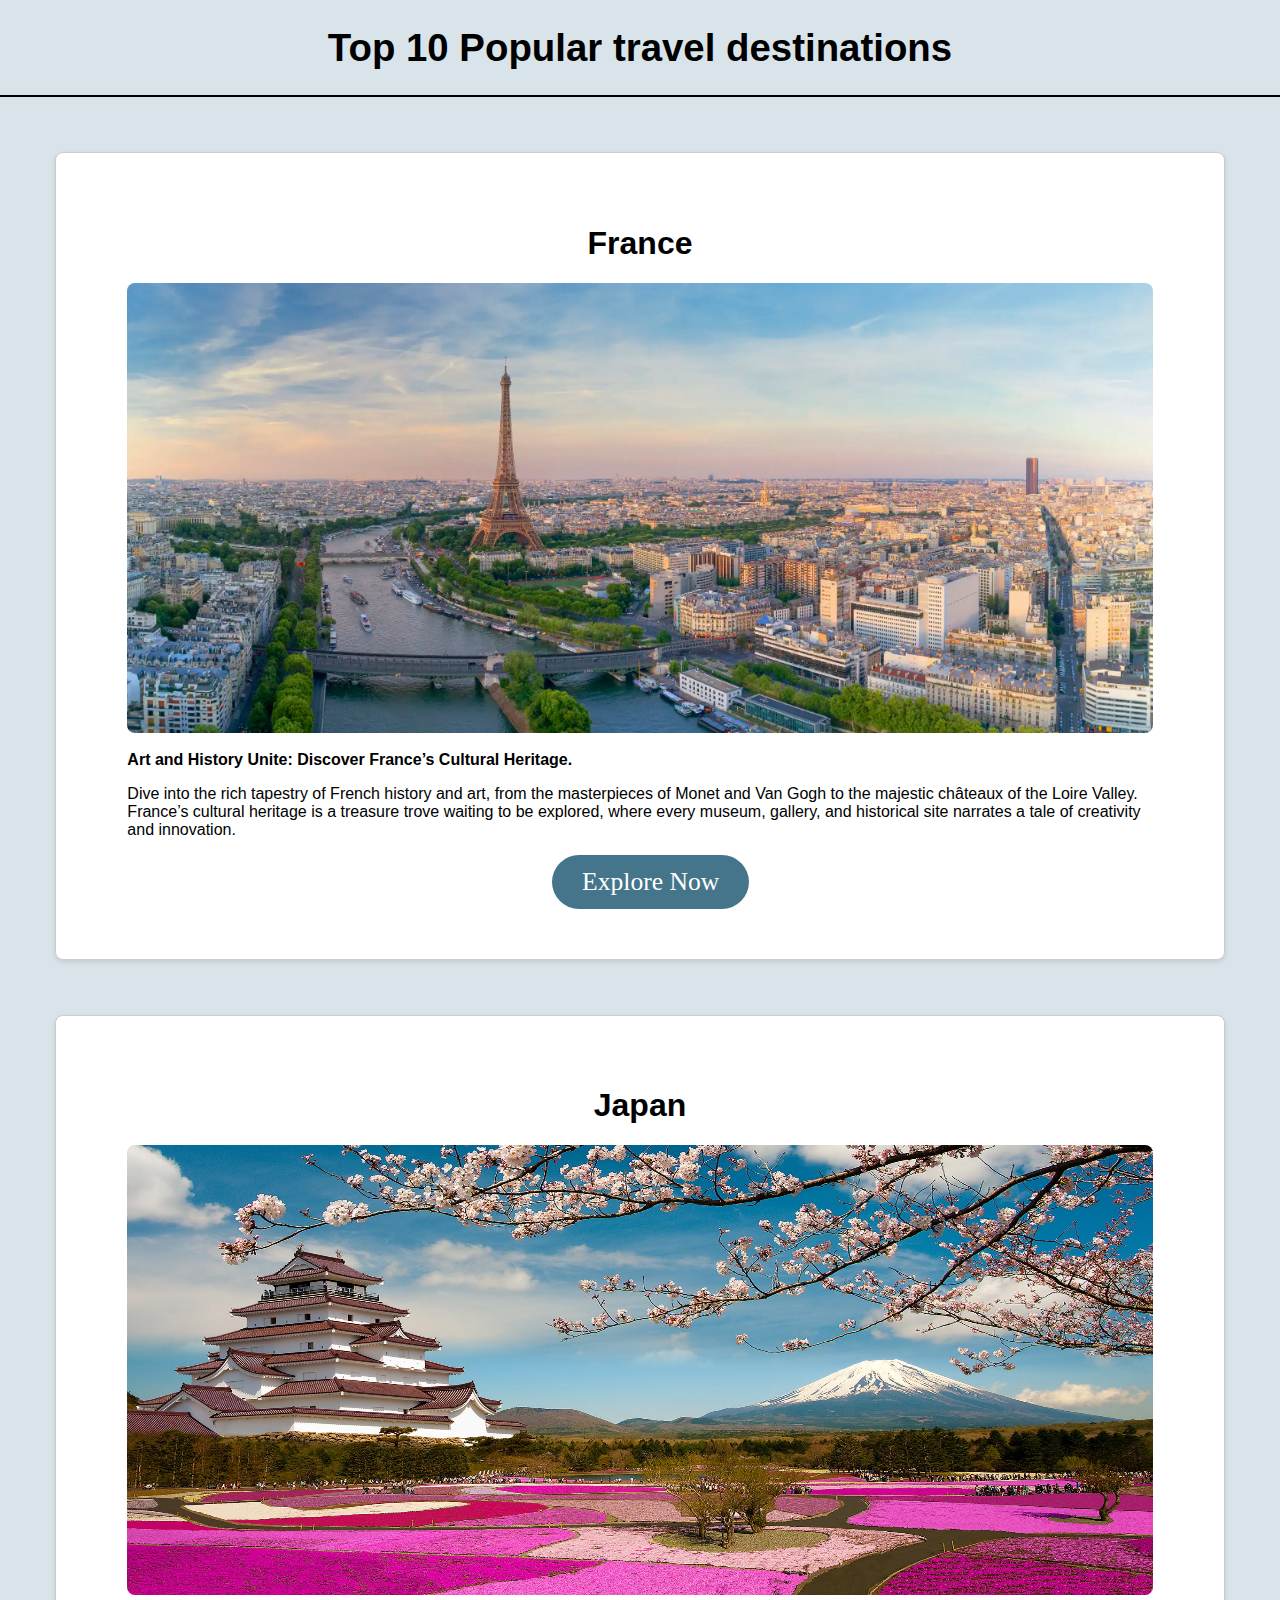
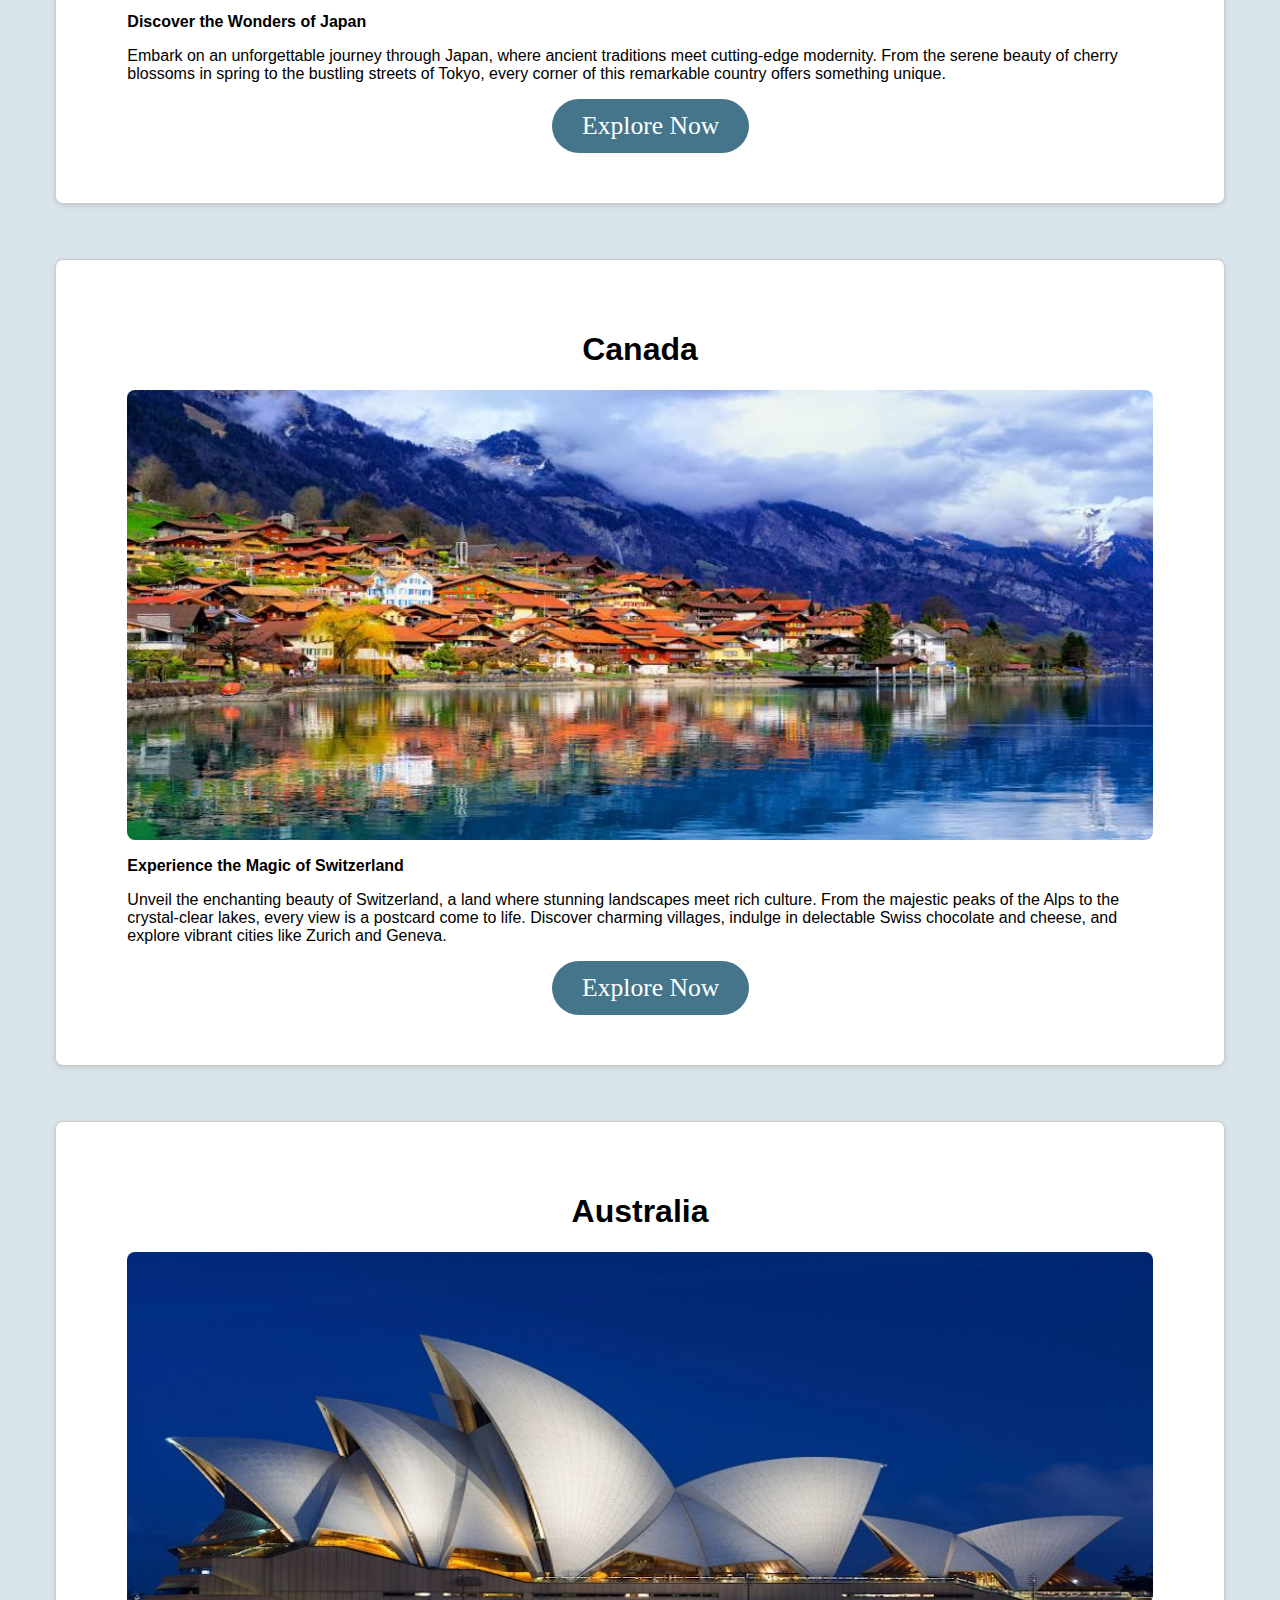
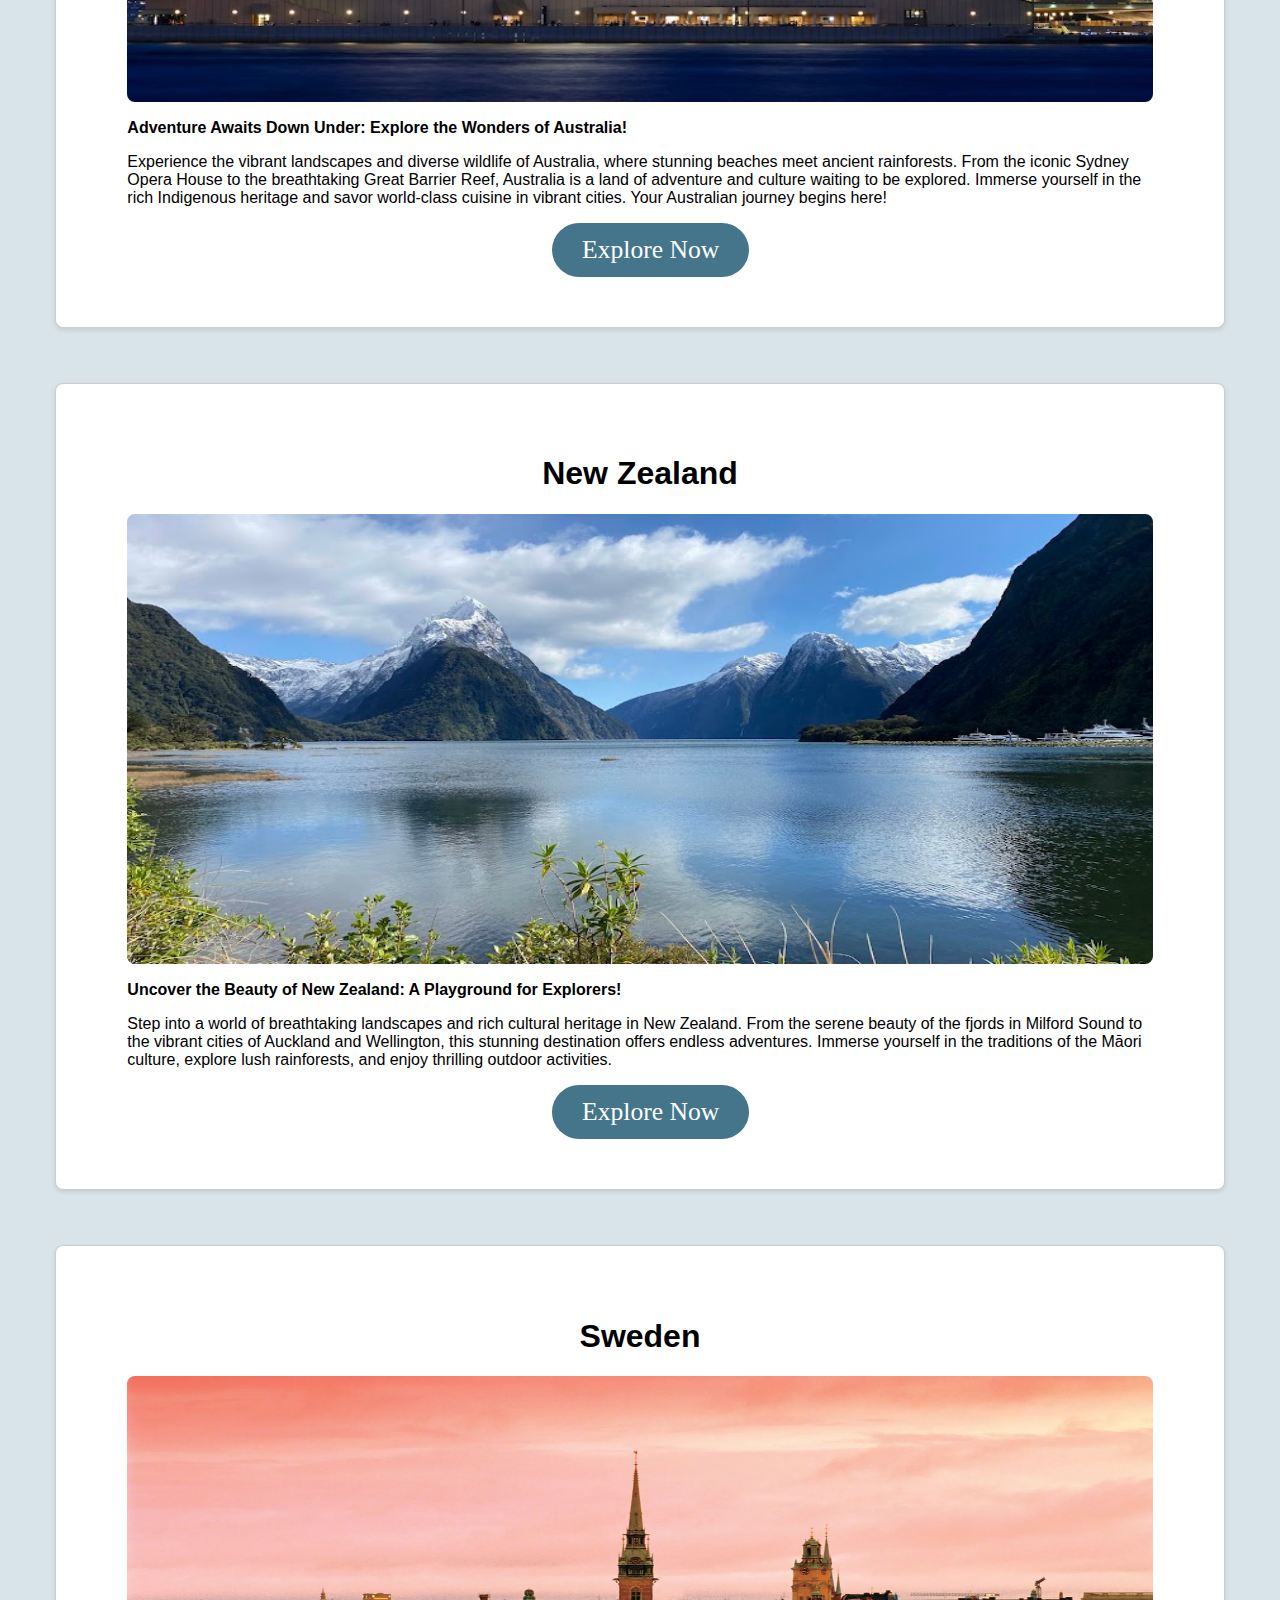
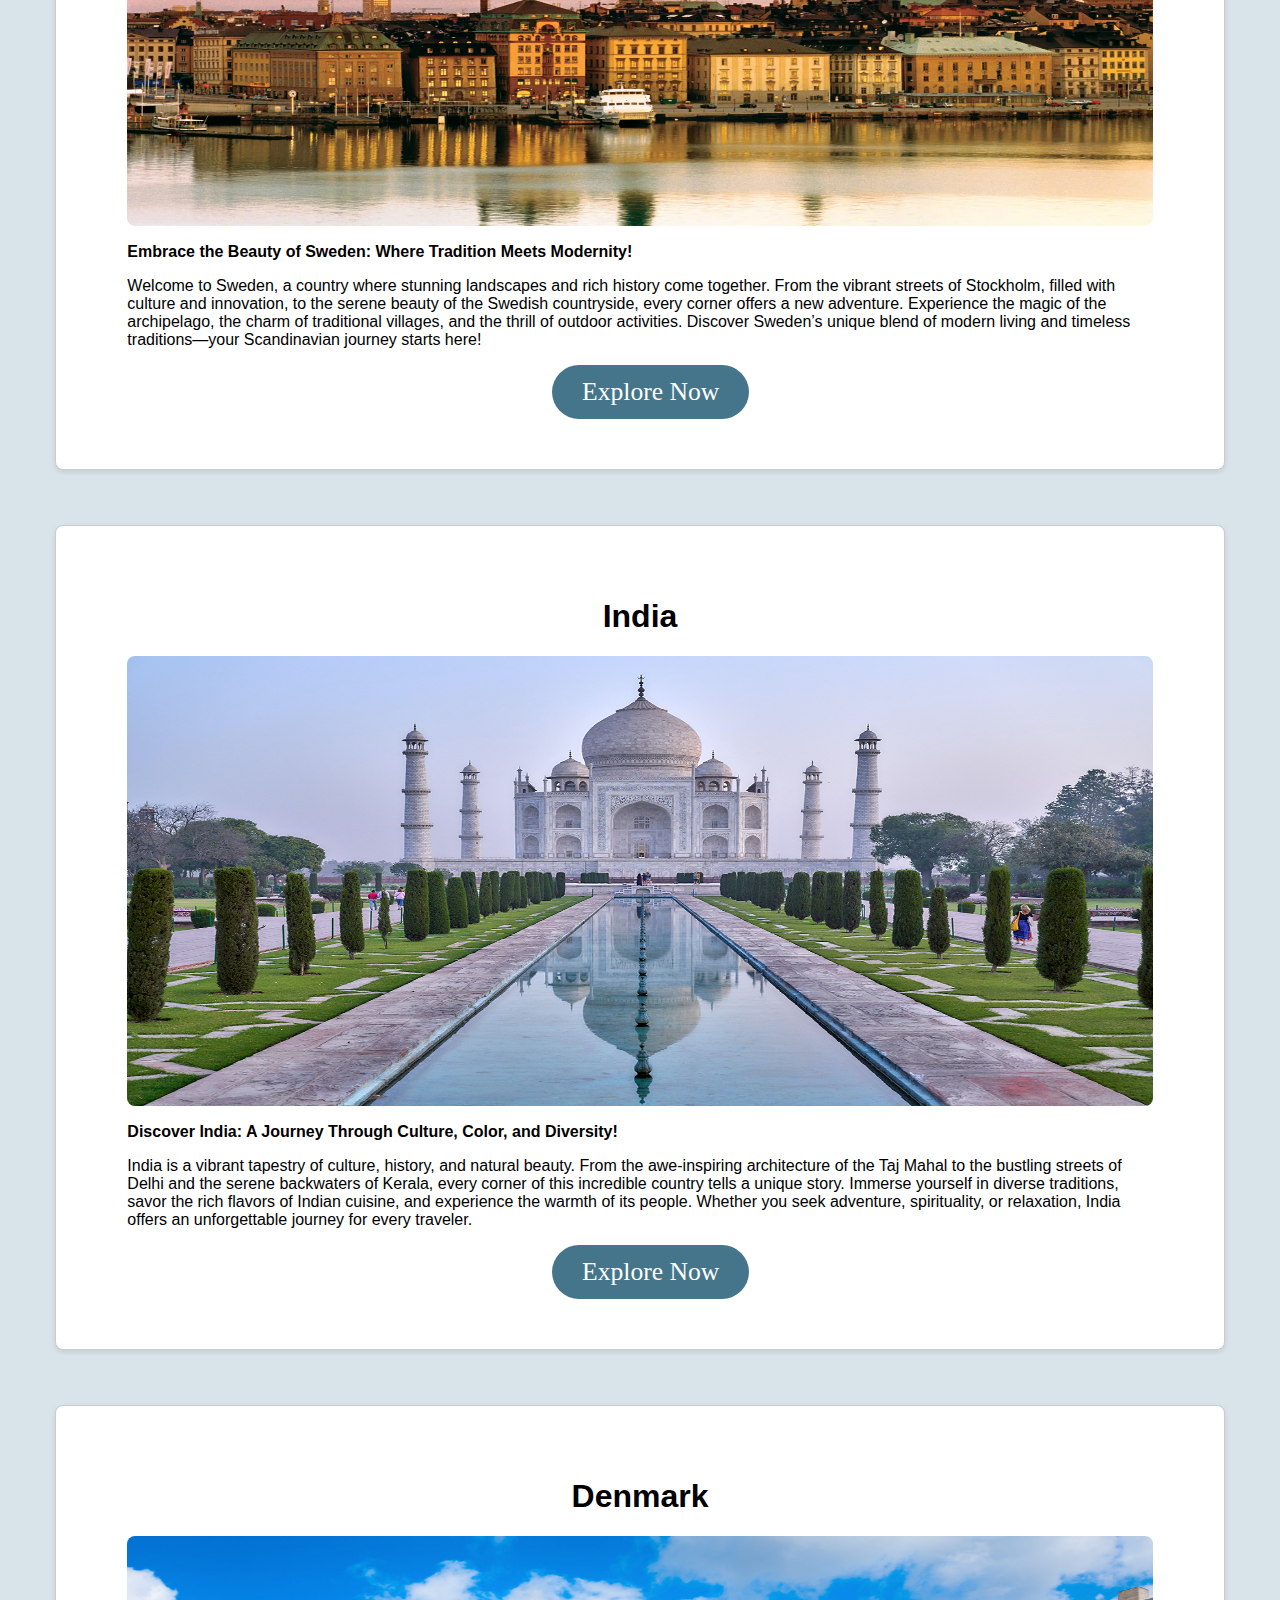
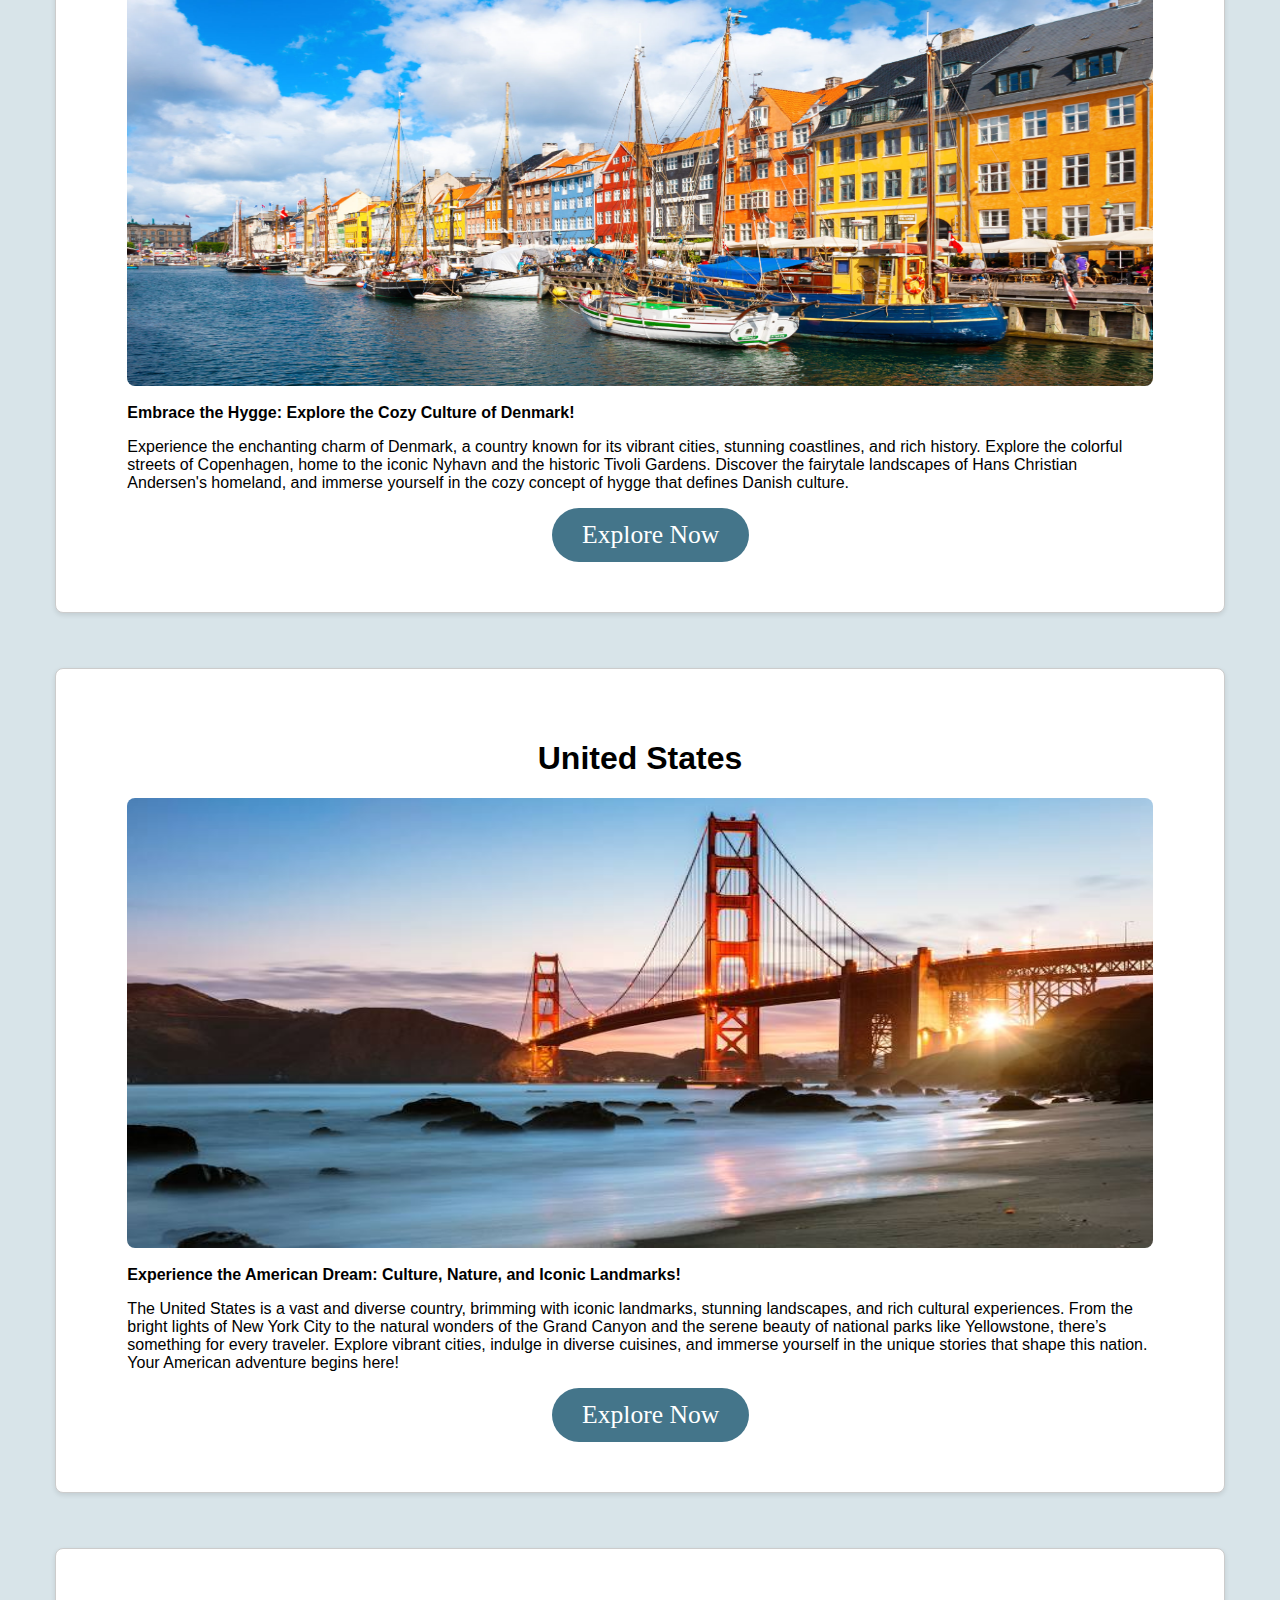
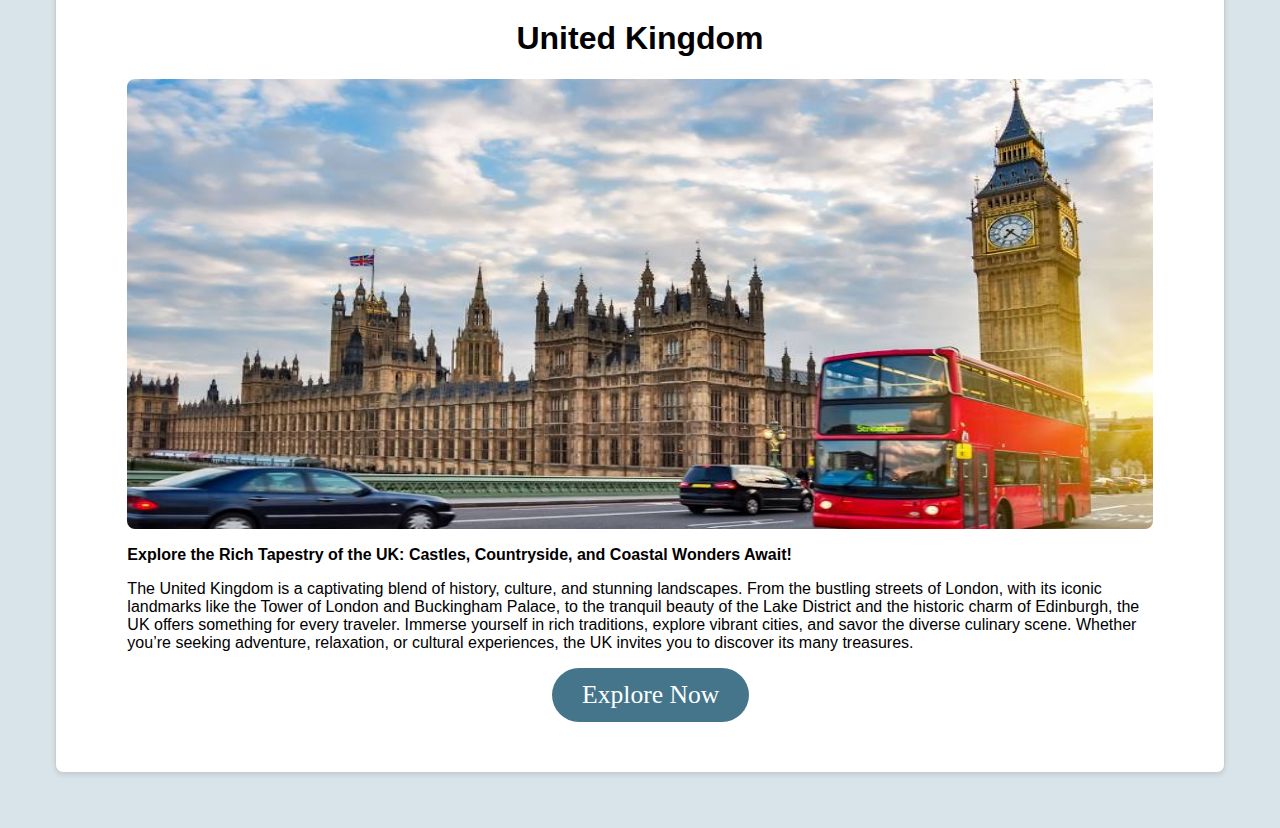
==== web5.html @ 4a32e2d4 "Add files via upload" ====
<!DOCTYPE html>
<html lang="en">
<head>
    <meta charset="UTF-8">
    <meta name="viewport" content="width=device-width, initial-scale=1.0">
    <title>Destinations</title>
    <link rel="stylesheet" href="web5.css">
</head>
<body>
    <div class="container" >
        <h1>Top 10 Popular travel destinations<h1>
        <hr color="black">
    </div>
    <div class="explore-container">
        <div class="image-container">
            <h1>France</h1>
            <img src="travel assets/France.jpg" alt="image">
            <h2>Art and History Unite: Discover France’s Cultural Heritage.</h2>
            <p> Dive into the rich tapestry of French history and art, from the masterpieces of Monet and Van Gogh to the majestic châteaux of the Loire Valley. France’s cultural heritage is a treasure trove waiting to be explored, where every museum, gallery, and historical site narrates a tale of creativity and innovation.</p>
            <div class="explore-button-container">
                <a href="#" class="explore-button">Explore Now</a>
            </div>
        </div>
        <div class="image-container">
            <h1>Japan</h1>
            <img src="travel assets/Japan.jpg" alt="image">
            <h2>Discover the Wonders of Japan</h2>
            <p>Embark on an unforgettable journey through Japan, where ancient traditions meet cutting-edge modernity. From the serene beauty of cherry blossoms in spring to the bustling streets of Tokyo, every corner of this remarkable country offers something unique. </p>
            <a href="#" class="explore-button">Explore Now</a>
        </div>
        <div class="image-container">
            <h1>Canada</h1>
            <img src="travel assets/switzerland.jpg" alt="image">
            <h2>Experience the Magic of Switzerland</h2>
            <p>Unveil the enchanting beauty of Switzerland, a land where stunning landscapes meet rich culture. From the majestic peaks of the Alps to the crystal-clear lakes, every view is a postcard come to life. Discover charming villages, indulge in delectable Swiss chocolate and cheese, and explore vibrant cities like Zurich and Geneva.</p>
            <a href="#" class="explore-button">Explore Now</a>
        </div>
        <div class="image-container">
            <h1>Australia</h1>
            <img src="travel assets/australia.jpg">
            <h2>Adventure Awaits Down Under: Explore the Wonders of Australia!</h2>
            <p>Experience the vibrant landscapes and diverse wildlife of Australia, where stunning beaches meet ancient rainforests. From the iconic Sydney Opera House to the breathtaking Great Barrier Reef, Australia is a land of adventure and culture waiting to be explored. Immerse yourself in the rich Indigenous heritage and savor world-class cuisine in vibrant cities. Your Australian journey begins here!</p>
            <a href="#" class="explore-button">Explore Now</a>
        </div>
        <div class="image-container">
            <h1>New Zealand</h1>
            <img src="travel assets/new zealand.jpg">
            <h2>Uncover the Beauty of New Zealand: A Playground for Explorers!</h2>
            <p>Step into a world of breathtaking landscapes and rich cultural heritage in New Zealand. From the serene beauty of the fjords in Milford Sound to the vibrant cities of Auckland and Wellington, this stunning destination offers endless adventures. Immerse yourself in the traditions of the Māori culture, explore lush rainforests, and enjoy thrilling outdoor activities.</p>
            <a href="#" class="explore-button">Explore Now</a>
        </div>
        <div class="image-container">
            <h1>Sweden</h1>
            <img src="travel assets/sweden.jpg">
            <h2>Embrace the Beauty of Sweden: Where Tradition Meets Modernity!</h2>
            <p>Welcome to Sweden, a country where stunning landscapes and rich history come together. From the vibrant streets of Stockholm, filled with culture and innovation, to the serene beauty of the Swedish countryside, every corner offers a new adventure. Experience the magic of the archipelago, the charm of traditional villages, and the thrill of outdoor activities. Discover Sweden’s unique blend of modern living and timeless traditions—your Scandinavian journey starts here!
            </p>
            <a href="#" class="explore-button">Explore Now</a>
        </div>
        <div class="image-container">
            <h1>India</h1>
            <img src="travel assets/india.jpg">
            <h2>Discover India: A Journey Through Culture, Color, and Diversity!</h2>
            <p>India is a vibrant tapestry of culture, history, and natural beauty. From the awe-inspiring architecture of the Taj Mahal to the bustling streets of Delhi and the serene backwaters of Kerala, every corner of this incredible country tells a unique story. Immerse yourself in diverse traditions, savor the rich flavors of Indian cuisine, and experience the warmth of its people. Whether you seek adventure, spirituality, or relaxation, India offers an unforgettable journey for every traveler.
            </p>
            <a href="#" class="explore-button">Explore Now</a>
        </div>
        <div class="image-container">
            <h1>Denmark</h1>
            <img src="travel assets/denmark.jpg">
            <h2>Embrace the Hygge: Explore the Cozy Culture of Denmark!</h2>
            <p>Experience the enchanting charm of Denmark, a country known for its vibrant cities, stunning coastlines, and rich history. Explore the colorful streets of Copenhagen, home to the iconic Nyhavn and the historic Tivoli Gardens. Discover the fairytale landscapes of Hans Christian Andersen's homeland, and immerse yourself in the cozy concept of hygge that defines Danish culture. 
            </p>
            <a href="#" class="explore-button">Explore Now</a>
        </div>
        <div class="image-container">
            <h1>United States</h1>
            <img src="travel assets/unitedstates.jpg">
            <h2>Experience the American Dream: Culture, Nature, and Iconic Landmarks!</h2>
            <p>The United States is a vast and diverse country, brimming with iconic landmarks, stunning landscapes, and rich cultural experiences. From the bright lights of New York City to the natural wonders of the Grand Canyon and the serene beauty of national parks like Yellowstone, there’s something for every traveler. Explore vibrant cities, indulge in diverse cuisines, and immerse yourself in the unique stories that shape this nation. Your American adventure begins here!</p>
            <a href="#" class="explore-button">Explore Now</a>
        </div>
        <div class="image-container">
            <h1>United Kingdom</h1>
            <img src="travel assets/uk.jpg">
            <h2>Explore the Rich Tapestry of the UK: Castles, Countryside, and Coastal Wonders Await!</h2>
            <p>The United Kingdom is a captivating blend of history, culture, and stunning landscapes. From the bustling streets of London, with its iconic landmarks like the Tower of London and Buckingham Palace, to the tranquil beauty of the Lake District and the historic charm of Edinburgh, the UK offers something for every traveler. Immerse yourself in rich traditions, explore vibrant cities, and savor the diverse culinary scene. Whether you’re seeking adventure, relaxation, or cultural experiences, the UK invites you to discover its many treasures.
            </p>
            <a href="#" class="explore-button">Explore Now</a>
        </div>
    </div>
---- web5.css ----
body {
    font-family: Arial, Helvetica, sans-serif;
    margin: 0%;
    padding: 0%;
    background-color: rgb(216, 228, 233);
    height: 100%;
}
.container {
    font-family: Arial, Helvetica, sans-serif;
    font-size: larger;
    text-align: center;
}

.image-container img {
    margin-left: 2%;
    margin-right: 2%;
    width: 96%;
    height: 450px;
    border-radius: 8px;
    text-align: center;
}
.image-container h2 {
    margin-left: 2%;
    margin-right: 2%;
    text-align: left;
    font-size: medium;

}
.image-container p {
    margin-left: 2%;
    margin-right: 2%;
    text-align: left;
}
.image-container h1 {
    margin-left: 2%;
    margin-right: 2%;
    text-align: center;

}
.image-container {
    border: 1px solid #ccc;
    border-radius: 8px; 
    padding: 50px; 
    background-color: #fff; 
    margin: 55px;
    text-align: center;
    box-shadow: 0 2px 5px rgba(0, 0, 0, 0.1);
}
.explore-button-container {
    text-align: center;
}
.explore-button {
    margin-left: 2%;
    display: inline-block;
    text-decoration: none;
    color: white;
    background-color:  rgb(68, 117, 138);
    padding: 12px 30px;
    border-radius: 50px;
    font-family: "Dongle-light";
    font-size: 1.6rem;
    transition: all ease 0.3s;
}
.explore-button:hover {
    background-color:  rgb(25, 50, 60);
}
.image2-container img {
    margin-left: 2%;
    margin-right: 2%;
    width: 96%;
    height: 450px;
    border-radius: 8px;
}
.image2-container h2 {
    margin-left: 2%;
    margin-right: 2%;
    text-align: left;
    font-size: medium;

}
.image2-container p {
    margin-left: 2%;
    margin-right: 2%;
    text-align: left;
}
.image2-container h1 {
    margin-left: 2%;
    margin-right: 2%;
    text-align: center;

}
.image3-container img {
    margin-left: 2%;
    margin-right: 2%;
    width: 96%;
    height: 450px;
    border-radius: 8px;
}
.image3-container h2 {
    margin-left: 2%;
    margin-right: 2%;
    text-align: left;
    font-size: medium;

}
.image3-container p {
    margin-left: 2%;
    margin-right: 2%;
    text-align: left;
}
.image3-container h1 {
    margin-left: 2%;
    margin-right: 2%;
    text-align: center;

}
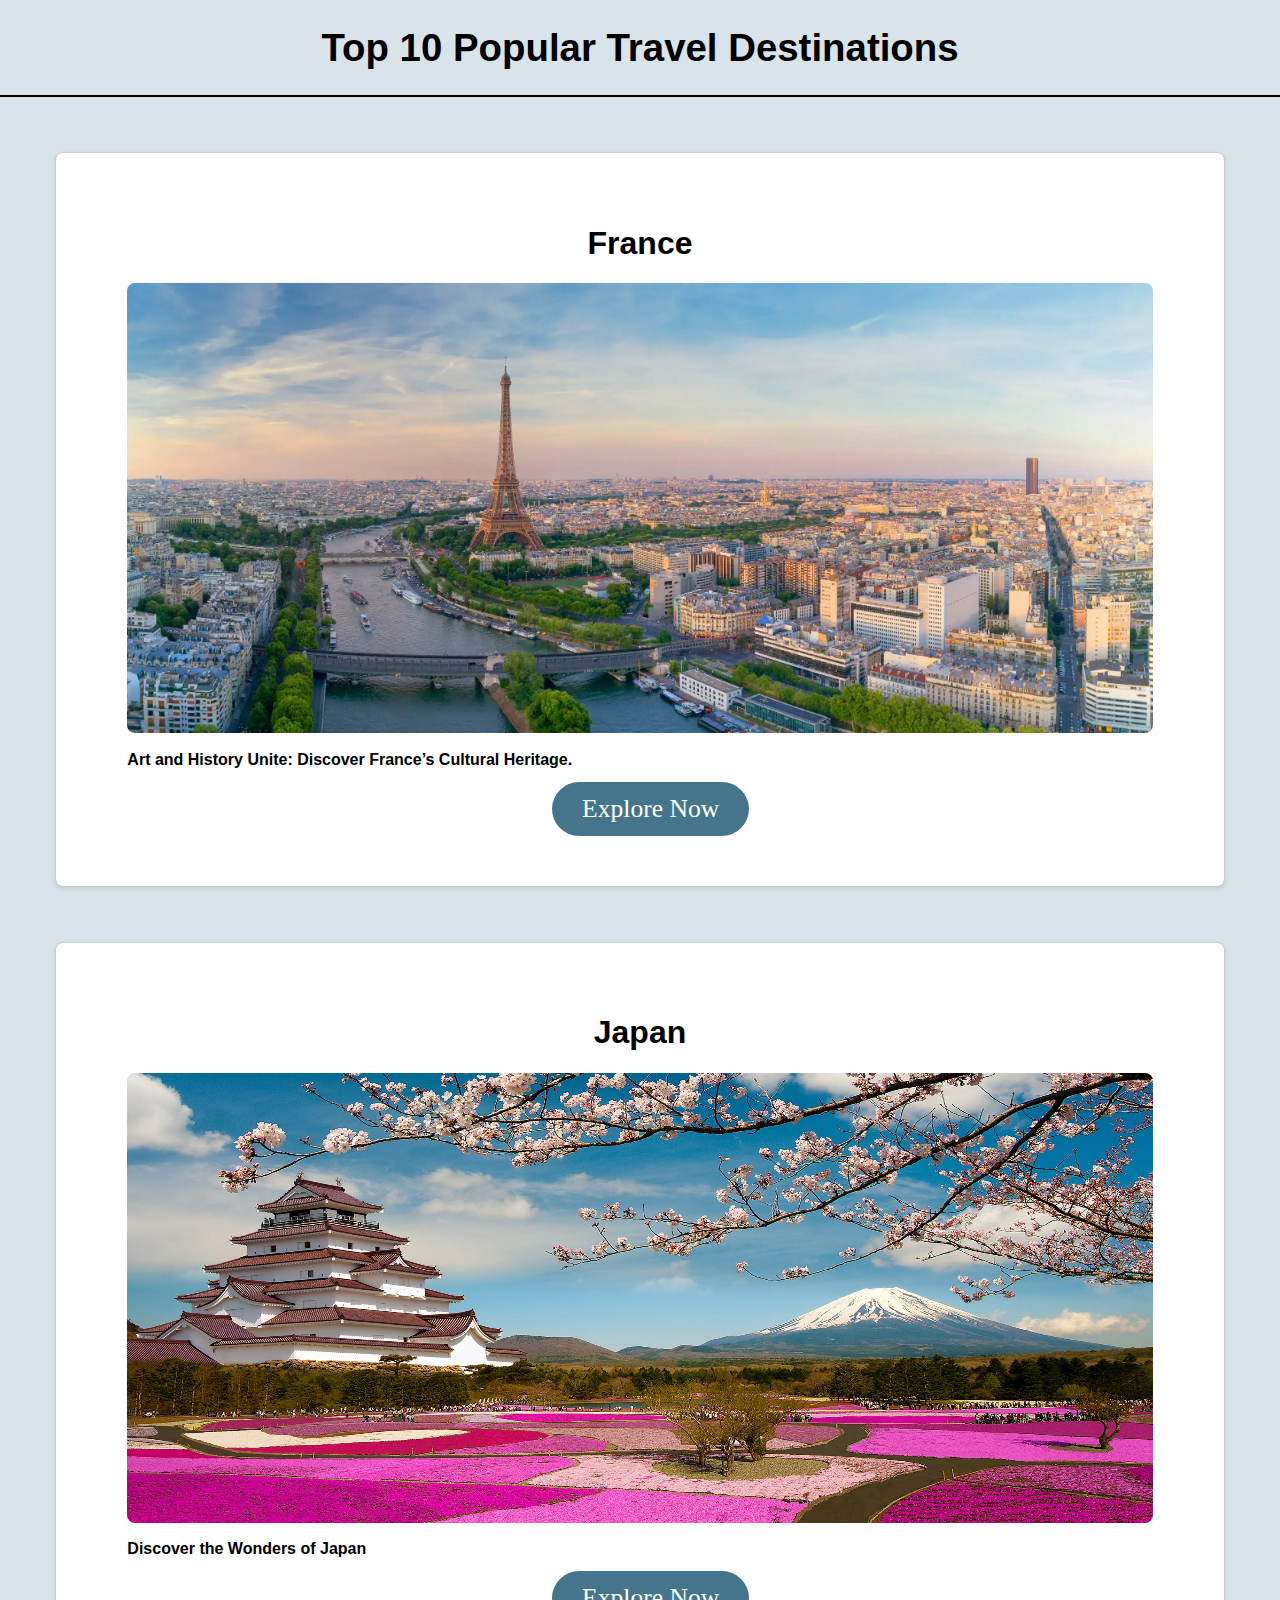
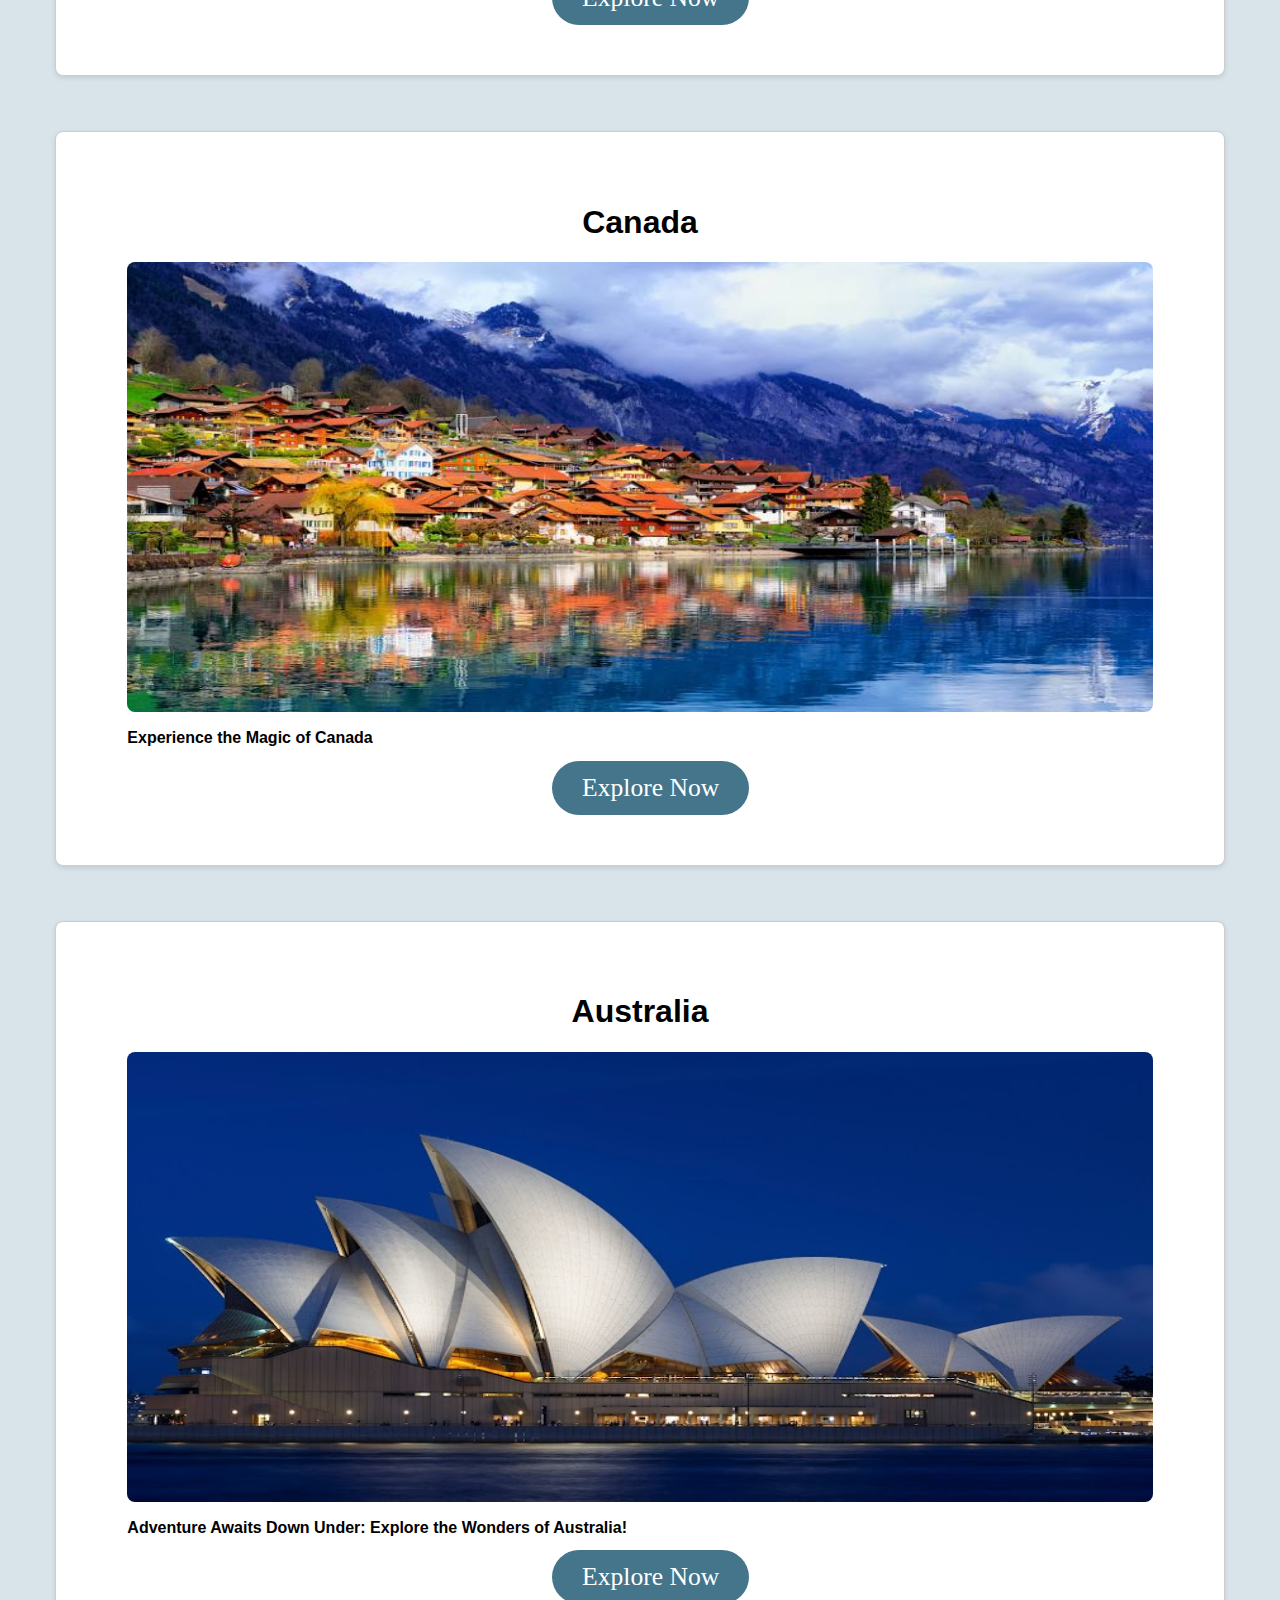
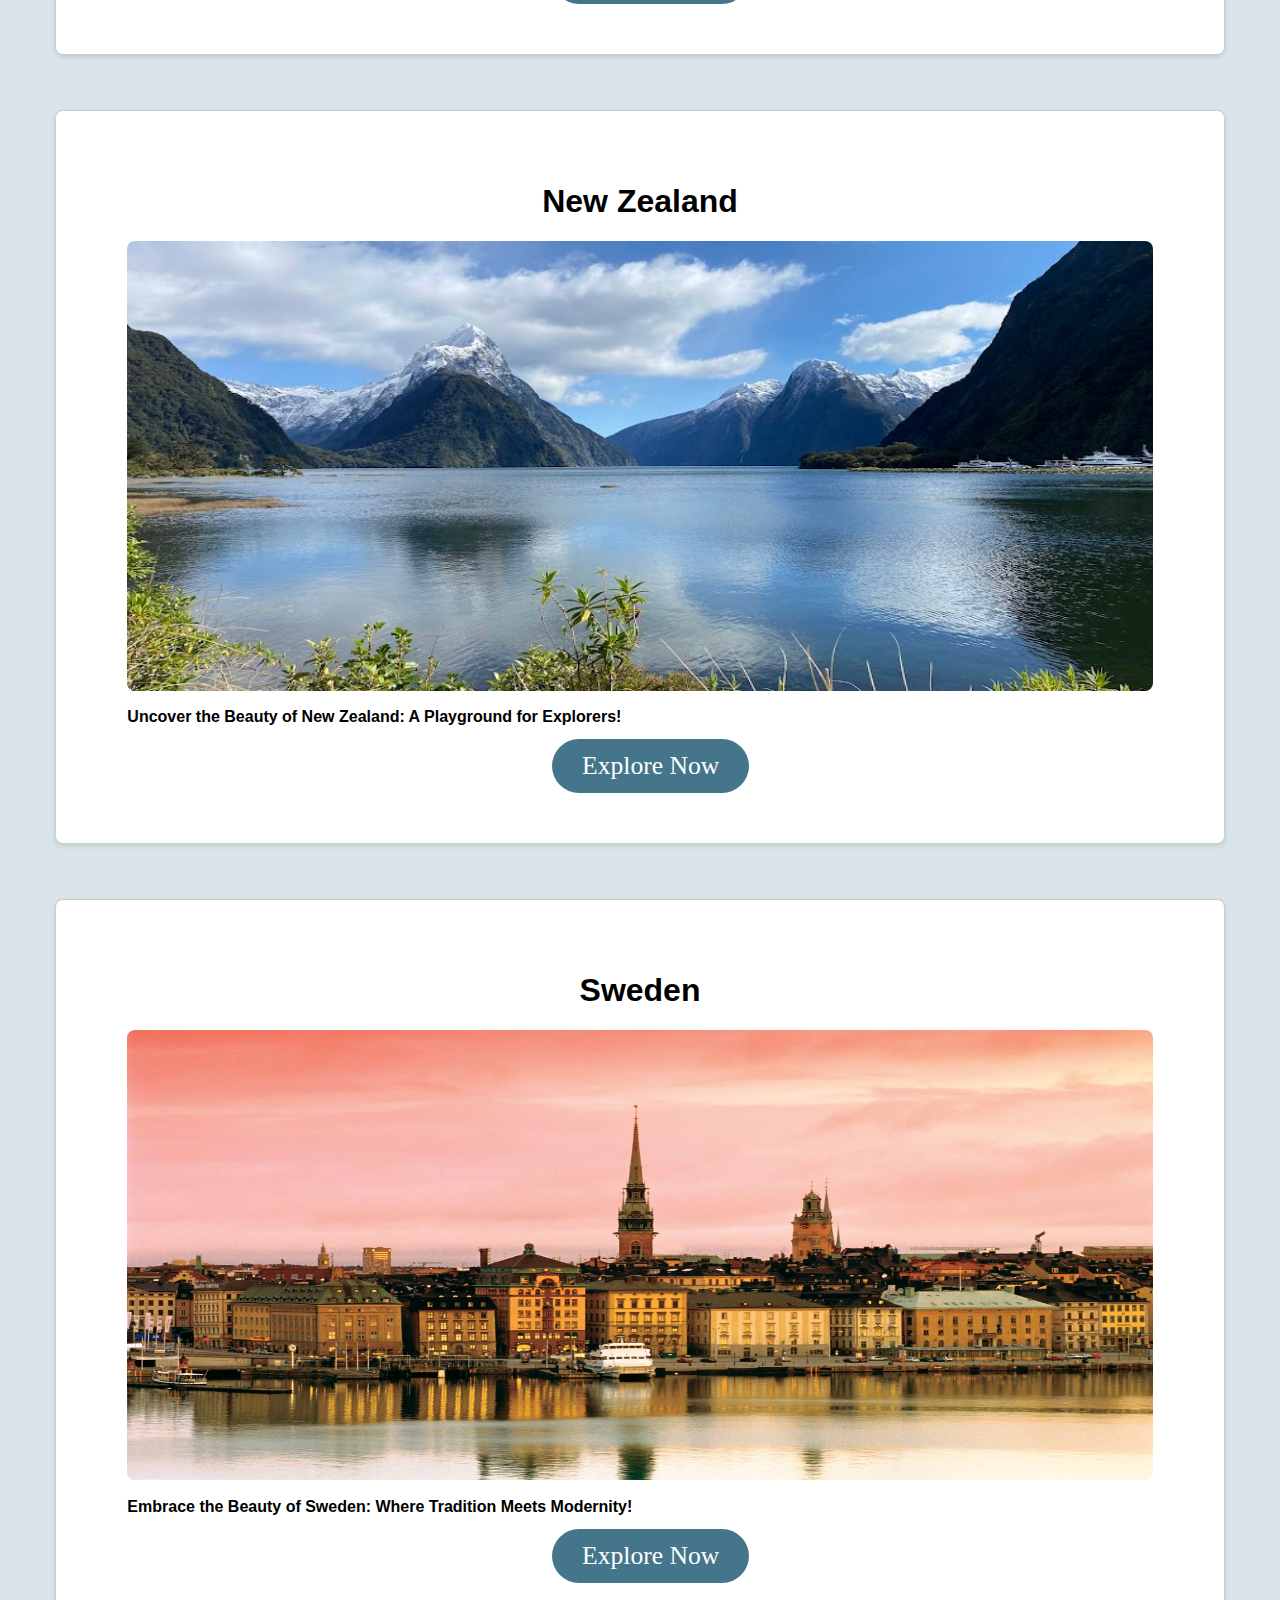
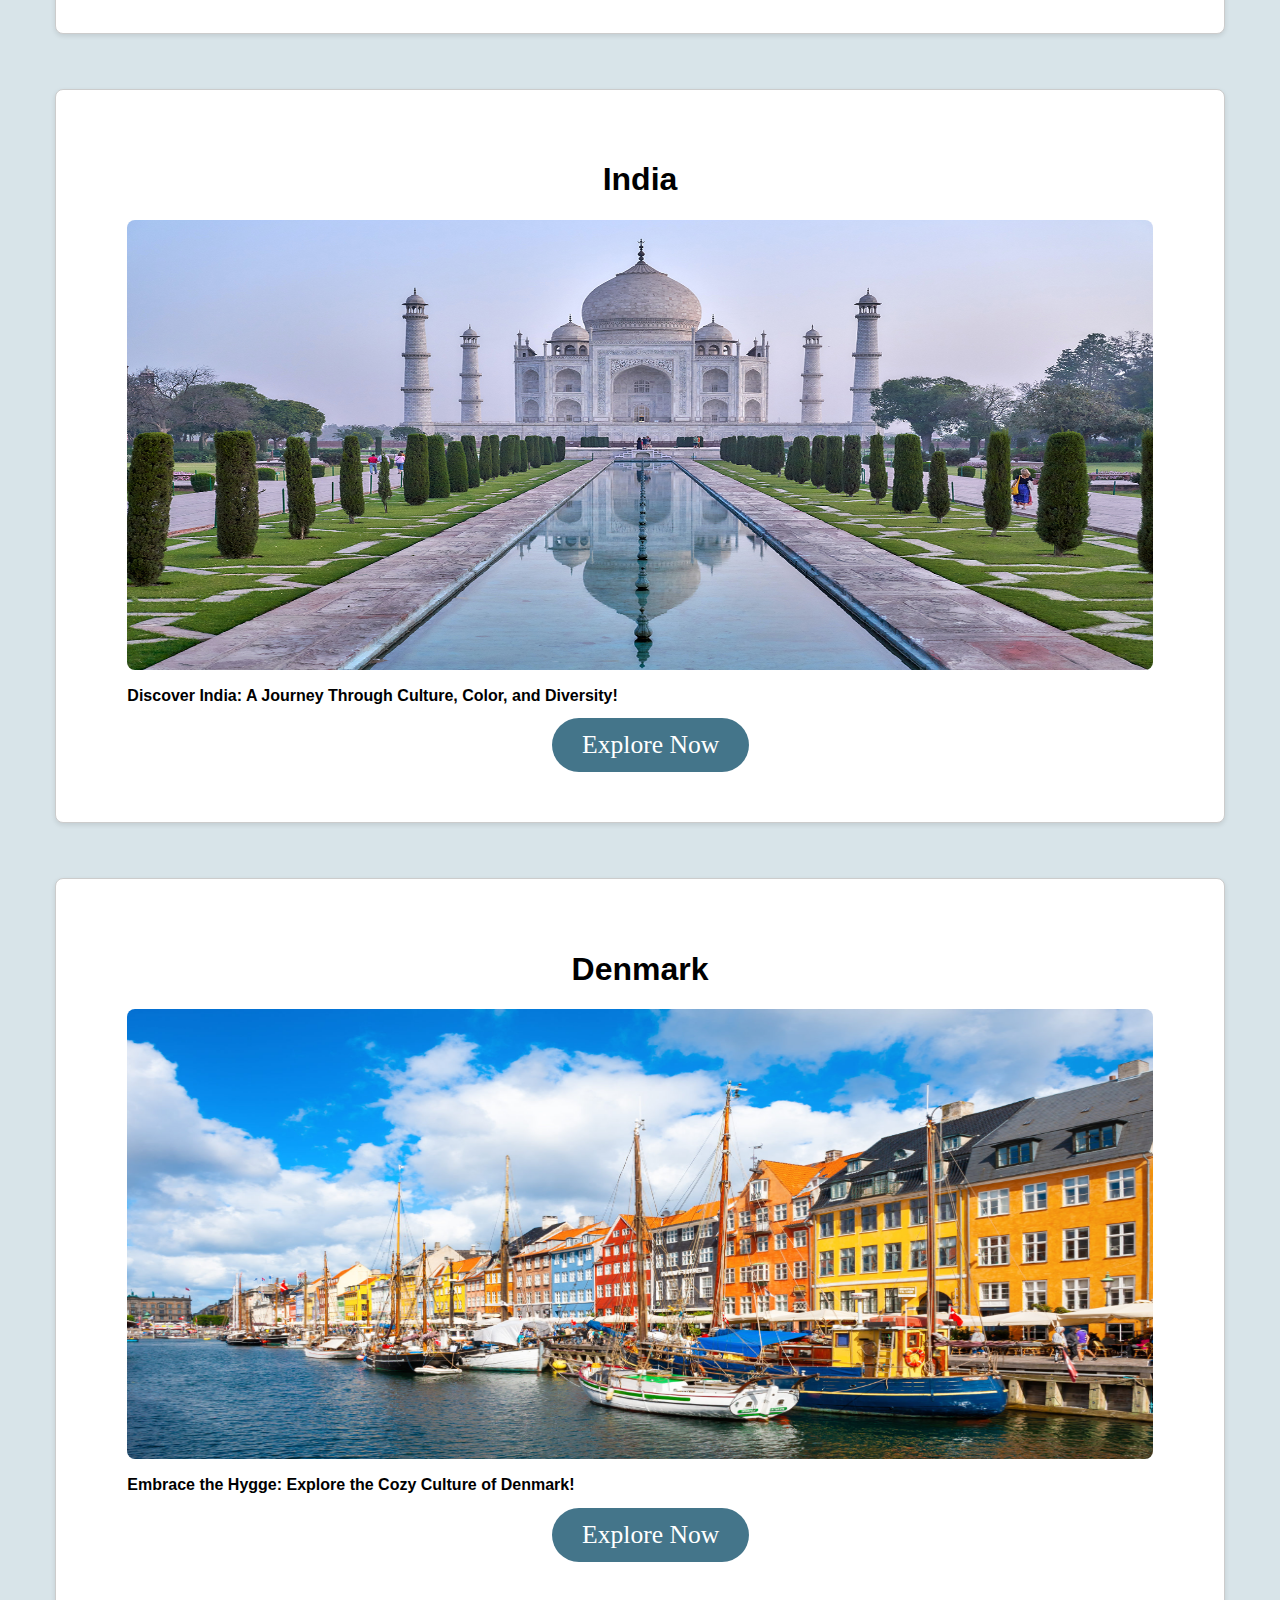
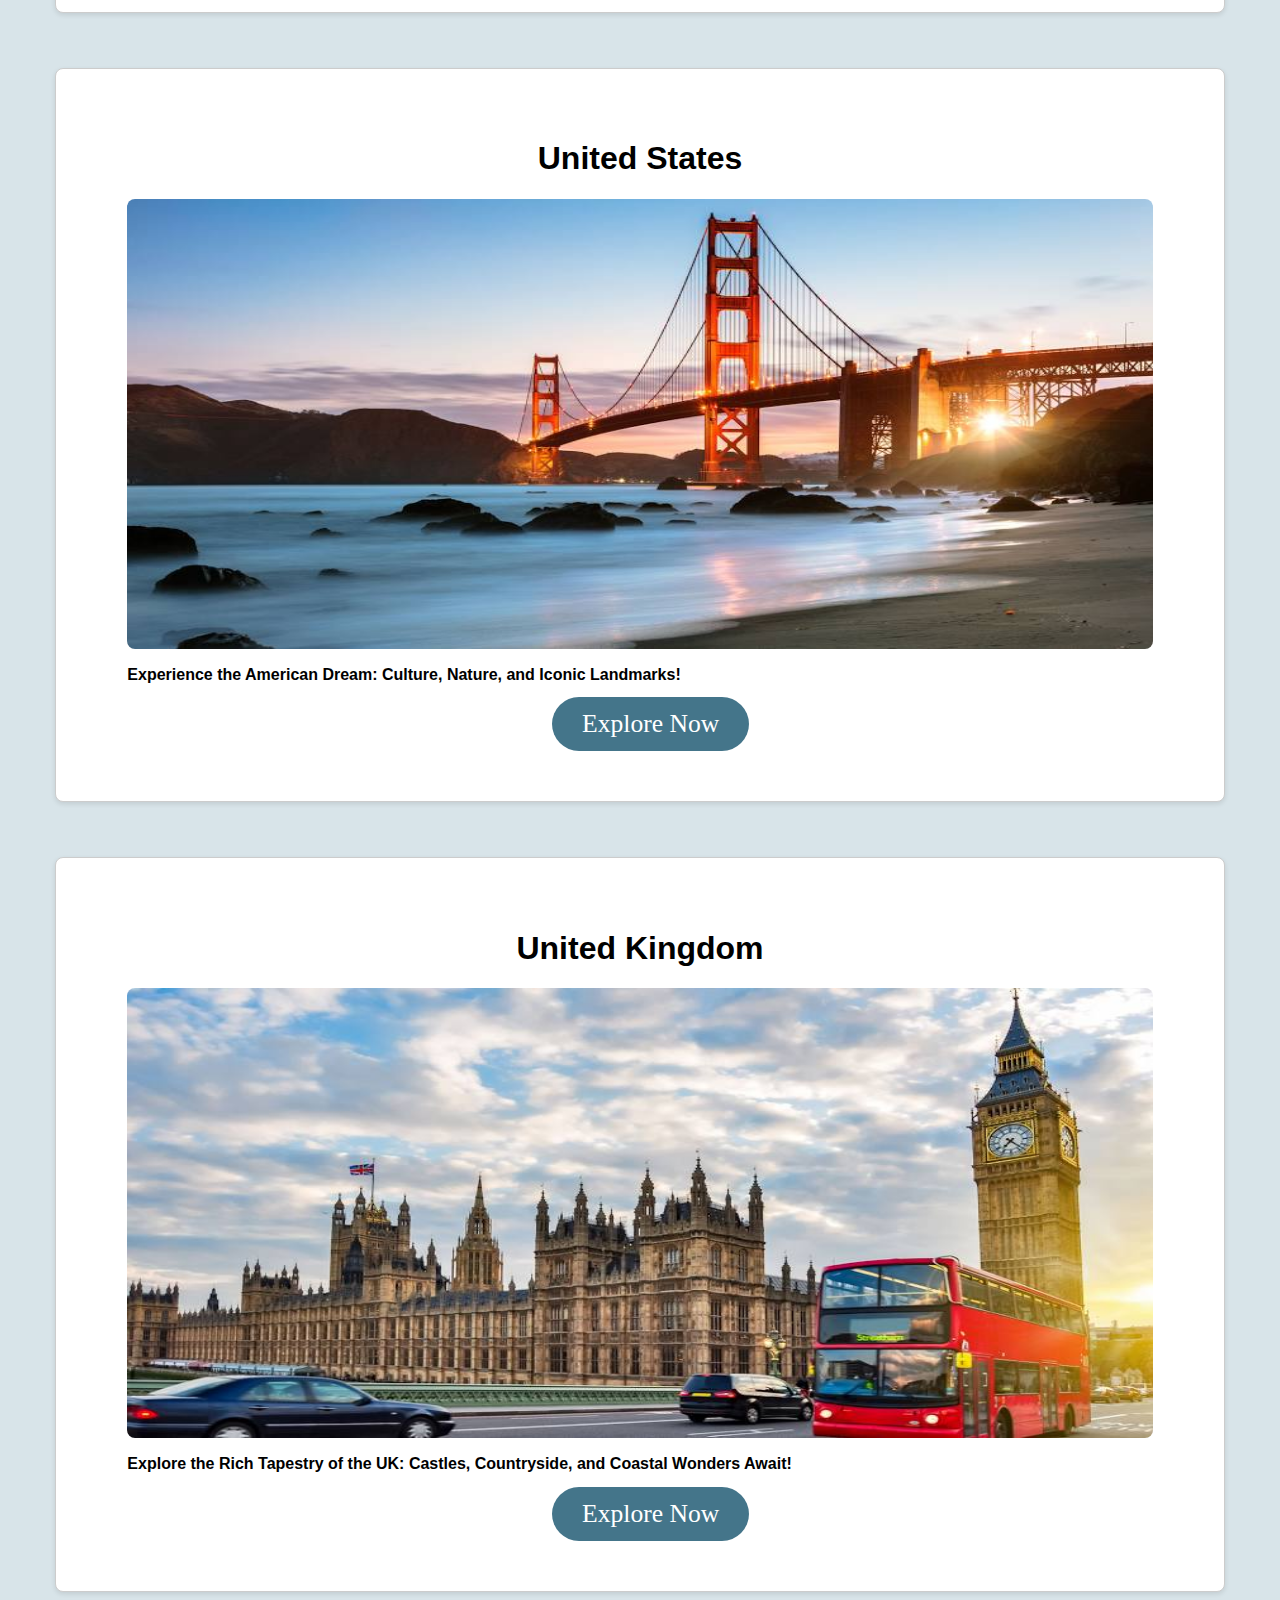
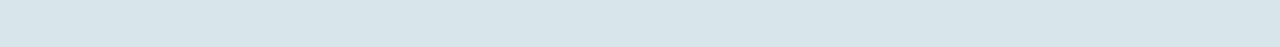
==== commit 9e2a8aff: "Update web5.html" ====
--- a/web5.html
+++ b/web5.html
@@ -7,85 +7,114 @@
     <link rel="stylesheet" href="web5.css">
 </head>
 <body>
-    <div class="container" >
-        <h1>Top 10 Popular travel destinations<h1>
+    <div class="container">
+        <h1>Top 10 Popular Travel Destinations</h1>
         <hr color="black">
     </div>
     <div class="explore-container">
-        <div class="image-container">
+        <div class="image-container" id="france">
             <h1>France</h1>
-            <img src="travel assets/France.jpg" alt="image">
+            <img src="travel assets/France.jpg" alt="View of France">
             <h2>Art and History Unite: Discover France’s Cultural Heritage.</h2>
-            <p> Dive into the rich tapestry of French history and art, from the masterpieces of Monet and Van Gogh to the majestic châteaux of the Loire Valley. France’s cultural heritage is a treasure trove waiting to be explored, where every museum, gallery, and historical site narrates a tale of creativity and innovation.</p>
-            <div class="explore-button-container">
-                <a href="#" class="explore-button">Explore Now</a>
-            </div>
-        </div>
-        <div class="image-container">
-            <h1>Japan</h1>
-            <img src="travel assets/Japan.jpg" alt="image">
-            <h2>Discover the Wonders of Japan</h2>
-            <p>Embark on an unforgettable journey through Japan, where ancient traditions meet cutting-edge modernity. From the serene beauty of cherry blossoms in spring to the bustling streets of Tokyo, every corner of this remarkable country offers something unique. </p>
+            <p style="display: none;">Dive into the rich tapestry of French history and art, from the masterpieces of Monet and Van Gogh to the majestic châteaux of the Loire Valley. France’s cultural heritage is a treasure trove waiting to be explored, where every museum, gallery, and historical site narrates a tale of creativity and innovation.</p>
             <a href="#" class="explore-button">Explore Now</a>
         </div>
-        <div class="image-container">
-            <h1>Canada</h1>
-            <img src="travel assets/switzerland.jpg" alt="image">
-            <h2>Experience the Magic of Switzerland</h2>
-            <p>Unveil the enchanting beauty of Switzerland, a land where stunning landscapes meet rich culture. From the majestic peaks of the Alps to the crystal-clear lakes, every view is a postcard come to life. Discover charming villages, indulge in delectable Swiss chocolate and cheese, and explore vibrant cities like Zurich and Geneva.</p>
+        
+        <div class="image-container" id="japan">
+            <h1>Japan</h1>
+            <img src="travel assets/Japan.jpg" alt="Cherry blossoms in Japan">
+            <h2>Discover the Wonders of Japan</h2>
+            <p style="display: none;">Embark on an unforgettable journey through Japan, where ancient traditions meet cutting-edge modernity. From the serene beauty of cherry blossoms in spring to the bustling streets of Tokyo, every corner of this remarkable country offers something unique.</p>
             <a href="#" class="explore-button">Explore Now</a>
         </div>
-        <div class="image-container">
-            <h1>Australia</h1>
-            <img src="travel assets/australia.jpg">
-            <h2>Adventure Awaits Down Under: Explore the Wonders of Australia!</h2>
-            <p>Experience the vibrant landscapes and diverse wildlife of Australia, where stunning beaches meet ancient rainforests. From the iconic Sydney Opera House to the breathtaking Great Barrier Reef, Australia is a land of adventure and culture waiting to be explored. Immerse yourself in the rich Indigenous heritage and savor world-class cuisine in vibrant cities. Your Australian journey begins here!</p>
+        
+        <div class="image-container" id="canada">
+            <h1>Canada</h1>
+            <img src="travel assets/switzerland.jpg" alt="Canada's stunning landscapes">
+            <h2>Experience the Magic of Canada</h2>
+            <p style="display: none;">Unveil the enchanting beauty of Canada, from the majestic peaks of the Rockies to the crystal-clear lakes. Every view is a postcard come to life, with charming villages, vibrant cities, and delicious cuisine awaiting your discovery.</p>
             <a href="#" class="explore-button">Explore Now</a>
         </div>
-        <div class="image-container">
-            <h1>New Zealand</h1>
-            <img src="travel assets/new zealand.jpg">
-            <h2>Uncover the Beauty of New Zealand: A Playground for Explorers!</h2>
-            <p>Step into a world of breathtaking landscapes and rich cultural heritage in New Zealand. From the serene beauty of the fjords in Milford Sound to the vibrant cities of Auckland and Wellington, this stunning destination offers endless adventures. Immerse yourself in the traditions of the Māori culture, explore lush rainforests, and enjoy thrilling outdoor activities.</p>
+        
+        <div class="image-container" id="australia">
+            <h1>Australia</h1>
+            <img src="travel assets/australia.jpg" alt="Australia's scenic landscapes">
+            <h2>Adventure Awaits Down Under: Explore the Wonders of Australia!</h2>
+            <p style="display: none;">Experience the vibrant landscapes and diverse wildlife of Australia, where stunning beaches meet ancient rainforests. From the iconic Sydney Opera House to the breathtaking Great Barrier Reef, Australia is a land of adventure and culture waiting to be explored.</p>
             <a href="#" class="explore-button">Explore Now</a>
         </div>
-        <div class="image-container">
-            <h1>Sweden</h1>
-            <img src="travel assets/sweden.jpg">
-            <h2>Embrace the Beauty of Sweden: Where Tradition Meets Modernity!</h2>
-            <p>Welcome to Sweden, a country where stunning landscapes and rich history come together. From the vibrant streets of Stockholm, filled with culture and innovation, to the serene beauty of the Swedish countryside, every corner offers a new adventure. Experience the magic of the archipelago, the charm of traditional villages, and the thrill of outdoor activities. Discover Sweden’s unique blend of modern living and timeless traditions—your Scandinavian journey starts here!
-            </p>
+        
+        <div class="image-container" id="new-zealand">
+            <h1>New Zealand</h1>
+            <img src="travel assets/new zealand.jpg" alt="New Zealand’s breathtaking landscapes">
+            <h2>Uncover the Beauty of New Zealand: A Playground for Explorers!</h2>
+            <p style="display: none;">Step into a world of breathtaking landscapes and rich cultural heritage in New Zealand. From the serene beauty of the fjords in Milford Sound to the vibrant cities of Auckland and Wellington, this stunning destination offers endless adventures.</p>
             <a href="#" class="explore-button">Explore Now</a>
         </div>
-        <div class="image-container">
-            <h1>India</h1>
-            <img src="travel assets/india.jpg">
-            <h2>Discover India: A Journey Through Culture, Color, and Diversity!</h2>
-            <p>India is a vibrant tapestry of culture, history, and natural beauty. From the awe-inspiring architecture of the Taj Mahal to the bustling streets of Delhi and the serene backwaters of Kerala, every corner of this incredible country tells a unique story. Immerse yourself in diverse traditions, savor the rich flavors of Indian cuisine, and experience the warmth of its people. Whether you seek adventure, spirituality, or relaxation, India offers an unforgettable journey for every traveler.
-            </p>
+        
+        <div class="image-container" id="sweden">
+            <h1>Sweden</h1>
+            <img src="travel assets/sweden.jpg" alt="Swedish landscapes and culture">
+            <h2>Embrace the Beauty of Sweden: Where Tradition Meets Modernity!</h2>
+            <p style="display: none;">Discover Sweden’s unique blend of modern living and timeless traditions, from Stockholm's vibrant streets to the serene beauty of the countryside, every corner offers a new adventure.</p>
             <a href="#" class="explore-button">Explore Now</a>
         </div>
-        <div class="image-container">
-            <h1>Denmark</h1>
-            <img src="travel assets/denmark.jpg">
-            <h2>Embrace the Hygge: Explore the Cozy Culture of Denmark!</h2>
-            <p>Experience the enchanting charm of Denmark, a country known for its vibrant cities, stunning coastlines, and rich history. Explore the colorful streets of Copenhagen, home to the iconic Nyhavn and the historic Tivoli Gardens. Discover the fairytale landscapes of Hans Christian Andersen's homeland, and immerse yourself in the cozy concept of hygge that defines Danish culture. 
-            </p>
+        
+        <div class="image-container" id="india">
+            <h1>India</h1>
+            <img src="travel assets/india.jpg" alt="India's diverse landscapes">
+            <h2>Discover India: A Journey Through Culture, Color, and Diversity!</h2>
+            <p style="display: none;">India is a vibrant tapestry of culture, history, and natural beauty. From the awe-inspiring architecture of the Taj Mahal to the bustling streets of Delhi and the serene backwaters of Kerala, every corner of this incredible country tells a unique story.</p>
             <a href="#" class="explore-button">Explore Now</a>
         </div>
-        <div class="image-container">
-            <h1>United States</h1>
-            <img src="travel assets/unitedstates.jpg">
-            <h2>Experience the American Dream: Culture, Nature, and Iconic Landmarks!</h2>
-            <p>The United States is a vast and diverse country, brimming with iconic landmarks, stunning landscapes, and rich cultural experiences. From the bright lights of New York City to the natural wonders of the Grand Canyon and the serene beauty of national parks like Yellowstone, there’s something for every traveler. Explore vibrant cities, indulge in diverse cuisines, and immerse yourself in the unique stories that shape this nation. Your American adventure begins here!</p>
+        
+        <div class="image-container" id="denmark">
+            <h1>Denmark</h1>
+            <img src="travel assets/denmark.jpg" alt="Scenic Denmark landscapes">
+            <h2>Embrace the Hygge: Explore the Cozy Culture of Denmark!</h2>
+            <p style="display: none;">Experience the enchanting charm of Denmark, a country known for its vibrant cities, stunning coastlines, and rich history. Explore the colorful streets of Copenhagen, home to the iconic Nyhavn and the historic Tivoli Gardens.</p>
             <a href="#" class="explore-button">Explore Now</a>
         </div>
-        <div class="image-container">
-            <h1>United Kingdom</h1>
-            <img src="travel assets/uk.jpg">
-            <h2>Explore the Rich Tapestry of the UK: Castles, Countryside, and Coastal Wonders Await!</h2>
-            <p>The United Kingdom is a captivating blend of history, culture, and stunning landscapes. From the bustling streets of London, with its iconic landmarks like the Tower of London and Buckingham Palace, to the tranquil beauty of the Lake District and the historic charm of Edinburgh, the UK offers something for every traveler. Immerse yourself in rich traditions, explore vibrant cities, and savor the diverse culinary scene. Whether you’re seeking adventure, relaxation, or cultural experiences, the UK invites you to discover its many treasures.
-            </p>
+        
+        <div class="image-container" id="usa">
+            <h1>United States</h1>
+            <img src="travel assets/unitedstates.jpg" alt="Iconic American landscapes">
+            <h2>Experience the American Dream: Culture, Nature, and Iconic Landmarks!</h2>
+            <p style="display: none;">The United States is a vast and diverse country, brimming with iconic landmarks, stunning landscapes, and rich cultural experiences. From the bright lights of New York City to the natural wonders of the Grand Canyon.</p>
             <a href="#" class="explore-button">Explore Now</a>
         </div>
-    </div>+        
+        <div class="image-container" id="uk">
+            <h1>United Kingdom</h1>
+            <img src="travel assets/uk.jpg" alt="UK's historical and scenic locations">
+            <h2>Explore the Rich Tapestry of the UK: Castles, Countryside, and Coastal Wonders Await!</h2>
+            <p style="display: none;">The United Kingdom is a captivating blend of history, culture, and stunning landscapes. From the bustling streets of London, with its iconic landmarks like the Tower of London and Buckingham Palace, to the tranquil beauty of the Lake District.</p>
+            <a href="#" class="explore-button">Explore Now</a>
+        </div>
+    </div>
+
+    <script>
+        // Select all 'Explore Now' buttons
+        const exploreButtons = document.querySelectorAll('.explore-button');
+
+        // Loop through each button to add a click event listener
+        exploreButtons.forEach(button => {
+            button.addEventListener('click', (event) => {
+                event.preventDefault(); // Prevent default link behavior
+                
+                // Get the paragraph that contains the description for this button
+                const description = button.closest('.image-container').querySelector('p');
+
+                // Toggle description visibility
+                if (description.style.display === 'none' || description.style.display === '') {
+                    description.style.display = 'block';  // Show the description
+                    button.textContent = 'Hide Details';  // Change button text
+                } else {
+                    description.style.display = 'none';   // Hide the description
+                    button.textContent = 'Explore Now';   // Change button text back
+                }
+            });
+        });
+    </script>
+</body>
+</html>
